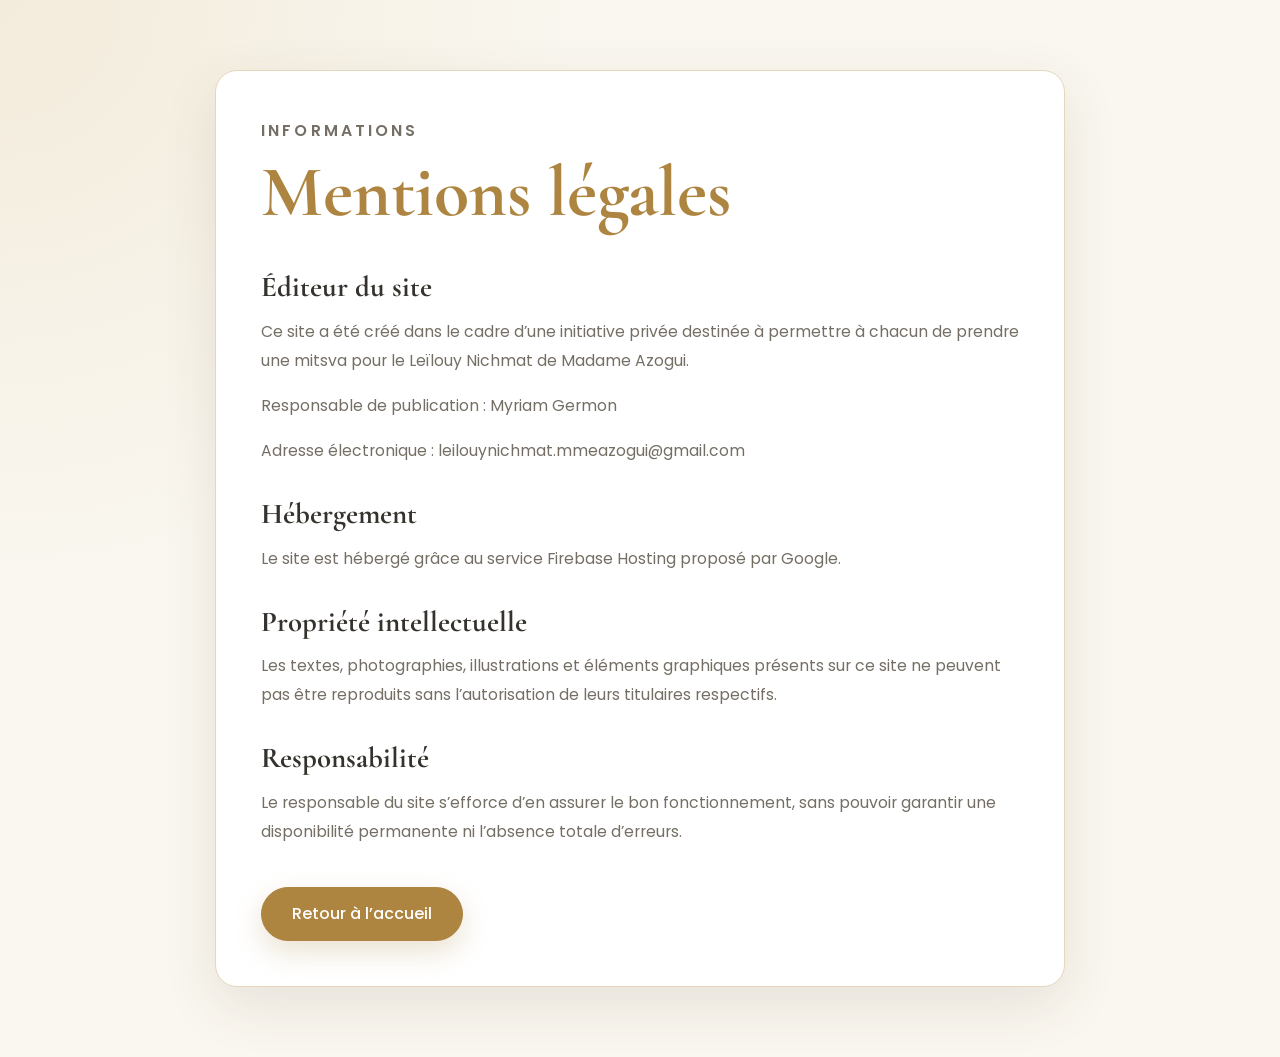
==== mentions-legales.html @ f246ba9c "Add files via upload" ====
<!DOCTYPE html>
<html lang="fr">

<head>
  <meta charset="UTF-8">

  <meta
    name="viewport"
    content="width=device-width, initial-scale=1"
  >

  <title>Mentions légales</title>

  <link
    href="https://cdn.jsdelivr.net/npm/bootstrap@5.3.7/dist/css/bootstrap.min.css"
    rel="stylesheet"
  >

  <link rel="preconnect" href="https://fonts.googleapis.com">

  <link
    rel="preconnect"
    href="https://fonts.gstatic.com"
    crossorigin
  >

  <link
    href="https://fonts.googleapis.com/css2?family=Cormorant+Garamond:wght@500;600;700&family=Poppins:wght@300;400;500;600&display=swap"
    rel="stylesheet"
  >

  <link rel="stylesheet" href="style.css">
</head>

<body>

  <main class="page-legale">

    <article class="contenu-legal">

      <p class="petit-titre">Informations</p>

      <h1>Mentions légales</h1>

      <h2>Éditeur du site</h2>

      <p>
        Ce site a été créé dans le cadre d’une initiative privée destinée
        à permettre à chacun de prendre une mitsva pour le Leïlouy Nichmat
        de Madame Azogui.
      </p>

      <p>
        Responsable de publication : Myriam Germon
      </p>

      <p>
        Adresse électronique : leilouynichmat.mmeazogui@gmail.com 
      </p>

      <h2>Hébergement</h2>

      <p>
        Le site est hébergé grâce au service Firebase Hosting proposé
        par Google.
      </p>

      <h2>Propriété intellectuelle</h2>

      <p>
        Les textes, photographies, illustrations et éléments graphiques
        présents sur ce site ne peuvent pas être reproduits sans
        l’autorisation de leurs titulaires respectifs.
      </p>

      <h2>Responsabilité</h2>

      <p>
        Le responsable du site s’efforce d’en assurer le bon
        fonctionnement, sans pouvoir garantir une disponibilité
        permanente ni l’absence totale d’erreurs.
      </p>

      <a href="index.html" class="btn btn-gold">
        Retour à l’accueil
      </a>

    </article>

  </main>

</body>

</html>
---- style.css ----
:root {
  --gold: #ad8541;
  --gold-light: #d6bd87;
  --gold-soft: #eee1c5;
  --cream: #faf7f0;
  --cream-dark: #f2ebdd;
  --white: #ffffff;
  --text: #35322d;
  --text-light: #746e64;
  --danger: #a43d3d;
  --success: #557a56;
  --shadow: 0 18px 55px rgba(73, 59, 34, 0.11);
}

* {
  box-sizing: border-box;
}

html {
  scroll-behavior: smooth;
}

body {
  margin: 0;
  background: var(--cream);
  color: var(--text);
  font-family: "Poppins", sans-serif;
}

button,
input {
  font: inherit;
}

/* =========================
   ACCUEIL
========================= */

.hero {
  min-height: 100vh;
  display: flex;
  align-items: center;
  padding: 70px 20px;
  background:
    radial-gradient(
      circle at top left,
      rgba(214, 189, 135, 0.22),
      transparent 35%
    ),
    radial-gradient(
      circle at bottom right,
      rgba(173, 133, 65, 0.13),
      transparent 40%
    ),
    var(--cream);
}

.hero .container {
  max-width: 800px;
}

.photo {
  width: 210px;
  height: 210px;
  object-fit: cover;
  border-radius: 50%;
  border: 5px solid var(--white);
  outline: 2px solid var(--gold-light);
  box-shadow: var(--shadow);
  margin-bottom: 32px;
}

.petit-titre,
.sur-titre,
.modal-sur-titre {
  margin-bottom: 4px;
  color: var(--gold);
  font-size: 0.78rem;
  font-weight: 600;
  letter-spacing: 0.2em;
  text-transform: uppercase;
}

h1,
h2,
h3 {
  font-family: "Cormorant Garamond", serif;
}

.hero h1 {
  margin: 0;
  color: var(--gold);
  font-size: clamp(3.4rem, 8vw, 5.5rem);
  font-weight: 700;
  line-height: 0.95;
}

.hero h2 {
  margin-top: 14px;
  font-size: clamp(1.9rem, 5vw, 2.8rem);
  font-weight: 500;
}

.separateur {
  width: 180px;
  margin: 22px auto;
  display: flex;
  align-items: center;
  gap: 13px;
  color: var(--gold);
}

.separateur span {
  height: 1px;
  flex: 1;
  background: var(--gold-light);
}

blockquote {
  max-width: 620px;
  margin: 0 auto 23px;
  color: #5b5141;
  font-family: "Cormorant Garamond", serif;
  font-size: 1.55rem;
  font-style: italic;
  line-height: 1.45;
}

.texte-introduction {
  max-width: 680px;
  margin: auto;
  color: var(--text-light);
  font-size: 1.02rem;
  line-height: 1.85;
}

.btn-gold {
  margin-top: 34px;
  padding: 14px 30px;
  border: 1px solid var(--gold);
  border-radius: 50px;
  background: var(--gold);
  box-shadow: 0 11px 28px rgba(173, 133, 65, 0.24);
  color: var(--white);
  font-weight: 500;
  transition:
    transform 0.25s ease,
    background 0.25s ease,
    box-shadow 0.25s ease;
}

.btn-gold:hover,
.btn-gold:focus {
  border-color: #977033;
  background: #977033;
  box-shadow: 0 14px 32px rgba(173, 133, 65, 0.32);
  color: var(--white);
  transform: translateY(-2px);
}

/* =========================
   SECTION DES CATÉGORIES
========================= */

.section-mitsvot {
  min-height: 100vh;
  padding: 95px 20px;
  background: var(--white);
}

.titre-section {
  max-width: 750px;
  margin: 0 auto 55px;
}

.titre-section h2 {
  margin: 8px 0 12px;
  font-size: clamp(2.3rem, 5vw, 3.5rem);
  font-weight: 700;
}

.titre-section > p:last-child {
  color: var(--text-light);
}

/* =========================
   CARTES DES CATÉGORIES
========================= */

.carte-categorie {
  width: 100%;
  min-height: 180px;
  position: relative;
  display: flex;
  flex-direction: row;
  align-items: center;
  gap: 22px;
  padding: 24px;
  overflow: hidden;
  border: 1px solid #eadfcb;
  border-radius: 22px;
  background: var(--cream);
  color: var(--text);
  text-align: left;
  box-shadow: 0 9px 30px rgba(73, 59, 34, 0.07);
  transition:
    transform 0.28s ease,
    box-shadow 0.28s ease,
    border-color 0.28s ease;
}

.carte-categorie::after {
  content: "";
  width: 125px;
  height: 125px;
  position: absolute;
  right: -43px;
  bottom: -45px;
  border-radius: 50%;
  background: rgba(214, 189, 135, 0.24);
}

.carte-categorie:hover,
.carte-categorie:focus-visible {
  border-color: var(--gold-light);
  box-shadow: var(--shadow);
  transform: translateY(-7px);
}

/* Illustration à gauche */

.illustration-categorie {
  width: 105px;
  height: 105px;
  flex: 0 0 105px;
  position: relative;
  z-index: 2;
  display: flex;
  align-items: center;
  justify-content: center;
  overflow: hidden;
  border: 2px solid #000000;
  border-radius: 15px;
  background: var(--white);
}

.illustration-categorie img {
  width: 100%;
  height: 100%;
  display: block;
  object-fit: cover;
  padding: 0;
  transition: transform 0.3s ease;
}

.carte-categorie:hover .illustration-categorie img {
  transform: scale(1.06);
}

/* Texte de la carte */

.contenu-categorie {
  min-width: 0;
  flex: 1;
  position: relative;
  z-index: 2;
  display: flex;
  flex-direction: column;
  padding-right: 30px;
}

.contenu-categorie strong {
  font-family: "Cormorant Garamond", serif;
  font-size: 1.8rem;
}


.nombre-mitsvot {
  margin-top: 12px;
  color: var(--gold);
  font-size: 0.76rem;
  font-weight: 600;
  letter-spacing: 0.04em;
}

.fleche-categorie {
  position: absolute;
  right: 25px;
  bottom: 22px;
  z-index: 3;
  color: var(--gold);
  font-size: 1.25rem;
}

/* =========================
   FENÊTRE MODALE
========================= */

.modal-content {
  overflow: hidden;
  border: 0;
  border-radius: 24px;
  box-shadow: var(--shadow);
}

.modal-header {
  padding: 27px 30px;
  border-bottom: 1px solid #eee4d3;
  background: var(--cream);
}

.modal-title {
  font-size: 2.2rem;
  font-weight: 700;
}

.modal-body {
  max-height: 75vh;
  padding: 30px;
  overflow-y: auto;
}

.etape-formulaire + .etape-formulaire {
  margin-top: 34px;
}

.etape-formulaire h3 {
  display: flex;
  align-items: center;
  gap: 12px;
  margin-bottom: 18px;
  font-size: 1.5rem;
  font-weight: 700;
}

.etape-formulaire h3 span {
  width: 32px;
  height: 32px;
  display: grid;
  place-items: center;
  border-radius: 50%;
  background: var(--gold);
  color: var(--white);
  font-family: "Poppins", sans-serif;
  font-size: 0.82rem;
}

/* =========================
   OPTIONS DE MITSVA
========================= */

.liste-options {
  display: grid;
  gap: 10px;
}

.option-mitsva {
  display: flex;
  align-items: flex-start;
  gap: 12px;
  padding: 14px 16px;
  border: 1px solid #e7dcc7;
  border-radius: 13px;
  background: var(--white);
  cursor: pointer;
  line-height: 1.5;
  transition:
    border-color 0.2s ease,
    background 0.2s ease;
}

.option-mitsva:hover {
  border-color: var(--gold-light);
  background: var(--cream);
}

.option-mitsva input {
  position: absolute;
  opacity: 0;
}

.radio-personnalise {
  width: 19px;
  height: 19px;
  flex: 0 0 19px;
  margin-top: 2px;
  border: 2px solid #c8b68f;
  border-radius: 50%;
  box-shadow: inset 0 0 0 4px var(--white);
}

.option-mitsva:has(input:checked) {
  border-color: var(--gold);
  background: #fbf5e9;
}

.option-mitsva input:checked + .radio-personnalise {
  border-color: var(--gold);
  background: var(--gold);
}

/* =========================
   DURÉES
========================= */

.grille-durees {
  display: grid;
  grid-template-columns: repeat(3, 1fr);
  gap: 11px;
}

.option-duree {
  cursor: pointer;
}

.option-duree input {
  position: absolute;
  opacity: 0;
}

.option-duree span {
  min-height: 52px;
  display: grid;
  place-items: center;
  padding: 8px 10px;
  border: 1px solid #dfd1b7;
  border-radius: 13px;
  background: var(--white);
  text-align: center;
  font-size: 0.88rem;
  transition:
    background 0.2s ease,
    color 0.2s ease,
    border-color 0.2s ease,
    transform 0.2s ease;
}

.option-duree:hover span {
  border-color: var(--gold);
  transform: translateY(-2px);
}

.option-duree input:checked + span {
  border-color: var(--gold);
  background: var(--gold);
  color: var(--white);
}

/* =========================
   RAPPEL ET VALIDATION
========================= */

.rappel-intention {
  display: flex;
  align-items: flex-start;
  gap: 14px;
  margin-top: 32px;
  padding: 17px 19px;
  border-left: 3px solid var(--gold);
  border-radius: 8px 15px 15px 8px;
  background: var(--cream);
}

.rappel-intention i {
  color: var(--gold);
  font-size: 1.2rem;
}

.rappel-intention p {
  margin: 0;
  color: #655c4e;
  font-family: "Cormorant Garamond", serif;
  font-size: 1.2rem;
  line-height: 1.5;
}

.message-erreur {
  min-height: 24px;
  margin: 16px 0 0;
  color: var(--danger);
  font-size: 0.86rem;
  font-weight: 500;
}

.bouton-validation {
  width: 100%;
  margin-top: 8px;
}

.bouton-validation:disabled {
  cursor: not-allowed;
  opacity: 0.8;
}

.validation-reussie {
  border-color: var(--success) !important;
  background: var(--success) !important;
}

/* =========================
   FOOTER
========================= */

.footer-site {
  padding: 48px 20px 28px;
  border-top: 1px solid rgba(173, 133, 65, 0.3);
  background: #3e3529;
  color: rgba(255, 255, 255, 0.82);
}

.footer-contenu {
  max-width: 900px;
  text-align: center;
}

.footer-titre {
  margin: 0;
  color: var(--gold-light);
  font-family: "Cormorant Garamond", serif;
  font-size: 1.8rem;
  font-weight: 700;
}

.footer-texte {
  max-width: 620px;
  margin: 10px auto 25px;
  font-size: 0.9rem;
  line-height: 1.7;
}

.footer-liens {
  display: flex;
  flex-wrap: wrap;
  justify-content: center;
  align-items: center;
  gap: 10px;
}

.footer-liens a {
  color: rgba(255, 255, 255, 0.9);
  font-size: 0.86rem;
  text-decoration: none;
  transition: color 0.2s ease;
}

.footer-liens a:hover,
.footer-liens a:focus {
  color: var(--gold-light);
  text-decoration: underline;
}

.footer-liens span {
  color: var(--gold-light);
}

.footer-copyright {
  margin: 25px 0 0;
  color: rgba(255, 255, 255, 0.55);
  font-size: 0.76rem;
}

/* =========================
   RESPONSIVE TABLETTE
========================= */

@media (max-width: 991px) {
  .carte-categorie {
    min-height: 170px;
  }

  .illustration-categorie {
    width: 95px;
    height: 95px;
    flex-basis: 95px;
  }
}

/* =========================
   RESPONSIVE TÉLÉPHONE
========================= */

@media (max-width: 767px) {
  .hero {
    padding: 55px 17px;
  }

  .photo {
    width: 170px;
    height: 170px;
  }

  .section-mitsvot {
    padding: 70px 16px;
  }

  .carte-categorie {
    min-height: 155px;
    gap: 16px;
    padding: 18px;
  }

  .illustration-categorie {
    width: 82px;
    height: 82px;
    flex-basis: 82px;
    border-radius: 12px;
  }

  .illustration-categorie img {
    padding: 5px;
  }

  .contenu-categorie {
    padding-right: 18px;
  }

  .contenu-categorie strong {
    font-size: 1.55rem;
  }

  .description-categorie {
    font-size: 0.82rem;
  }

  .nombre-mitsvot {
    font-size: 0.7rem;
  }

  .fleche-categorie {
    right: 16px;
    bottom: 15px;
  }

  .modal-dialog {
    margin: 10px;
  }

  .modal-header,
  .modal-body {
    padding: 22px 18px;
  }

  .grille-durees {
    grid-template-columns: repeat(2, 1fr);
  }

  .footer-site {
  padding: 40px 18px 25px;
}

.footer-liens {
  flex-direction: column;
  gap: 8px;
}

.footer-liens span {
  display: none;
}
}

/* =========================
   TRÈS PETITS ÉCRANS
========================= */

@media (max-width: 430px) {
  .carte-categorie {
    align-items: flex-start;
    gap: 13px;
    padding: 15px;
  }

  .illustration-categorie {
    width: 72px;
    height: 72px;
    flex-basis: 72px;
  }

  .contenu-categorie strong {
    font-size: 1.4rem;
  }

  .description-categorie {
    font-size: 0.77rem;
  }

  .nombre-mitsvot {
    margin-top: 8px;
  }
}

/* =========================
   STATISTIQUES
========================= */

.section-statistiques {
  padding: 85px 20px;
  background: var(--cream-dark);
}

.statistiques-entete {
  max-width: 700px;
  margin: 0 auto 45px;
}

.statistiques-entete h2 {
  margin: 8px 0 12px;
  font-size: clamp(2.4rem, 5vw, 3.7rem);
  font-weight: 700;
}

.statistiques-entete h2 span {
  color: var(--gold);
}

.statistiques-entete > p:last-child {
  color: var(--text-light);
}

.carte-statistique {
  height: 100%;
  padding: 22px 18px;
  border: 1px solid #e5d7bc;
  border-radius: 18px;
  background: var(--white);
  box-shadow: 0 8px 24px rgba(73, 59, 34, 0.07);
  text-align: center;
}

.carte-statistique strong {
  display: block;
  color: var(--gold);
  font-family: "Cormorant Garamond", serif;
  font-size: 2.2rem;
  line-height: 1;
}

.carte-statistique span {
  display: block;
  margin-top: 8px;
  color: var(--text);
  font-size: 0.9rem;
}

.bandeau-engagements{
    width:100%;
    padding:16px 20px;

    background:#d9c49a;

    border-top:2px solid #c49a4a;
    border-bottom:2px solid #c49a4a;

    text-align:center;

    color:#5d4825;

    font-size:1.05rem;
    font-weight:500;

    letter-spacing:.2px;
}

.bandeau-engagements span{
    color:#a9771f;
    font-size:1.45rem;
    font-weight:700;
    margin:0 4px;
}

.bandeau-engagements strong{
    font-weight:600;
}

/* =========================
   PAGES LÉGALES
========================= */

.page-legale {
  min-height: 100vh;
  padding: 70px 20px;
  background:
    radial-gradient(
      circle at top left,
      rgba(214, 189, 135, 0.2),
      transparent 35%
    ),
    var(--cream);
}

.contenu-legal {
  width: 100%;
  max-width: 850px;
  margin: 0 auto;
  padding: 45px;
  border: 1px solid #e5d7bc;
  border-radius: 22px;
  background: var(--white);
  box-shadow: var(--shadow);
}

.contenu-legal h1 {
  margin: 0 0 35px;
  color: var(--gold);
  font-size: clamp(2.8rem, 7vw, 4.5rem);
  font-weight: 700;
}

.contenu-legal h2 {
  margin: 32px 0 12px;
  color: var(--text);
  font-size: 1.8rem;
  font-weight: 700;
}

.contenu-legal p,
.contenu-legal li {
  color: var(--text-light);
  font-size: 0.98rem;
  line-height: 1.85;
}

.contenu-legal ul {
  padding-left: 24px;
}

.contenu-legal .btn-gold {
  display: inline-block;
  margin-top: 25px;
  text-decoration: none;
}

@media (max-width: 767px) {
  .page-legale {
    padding: 35px 15px;
  }

  .contenu-legal {
    padding: 30px 20px;
    border-radius: 18px;
  }

  .contenu-legal h1 {
    margin-bottom: 25px;
  }

  .contenu-legal h2 {
    font-size: 1.55rem;
  }
}
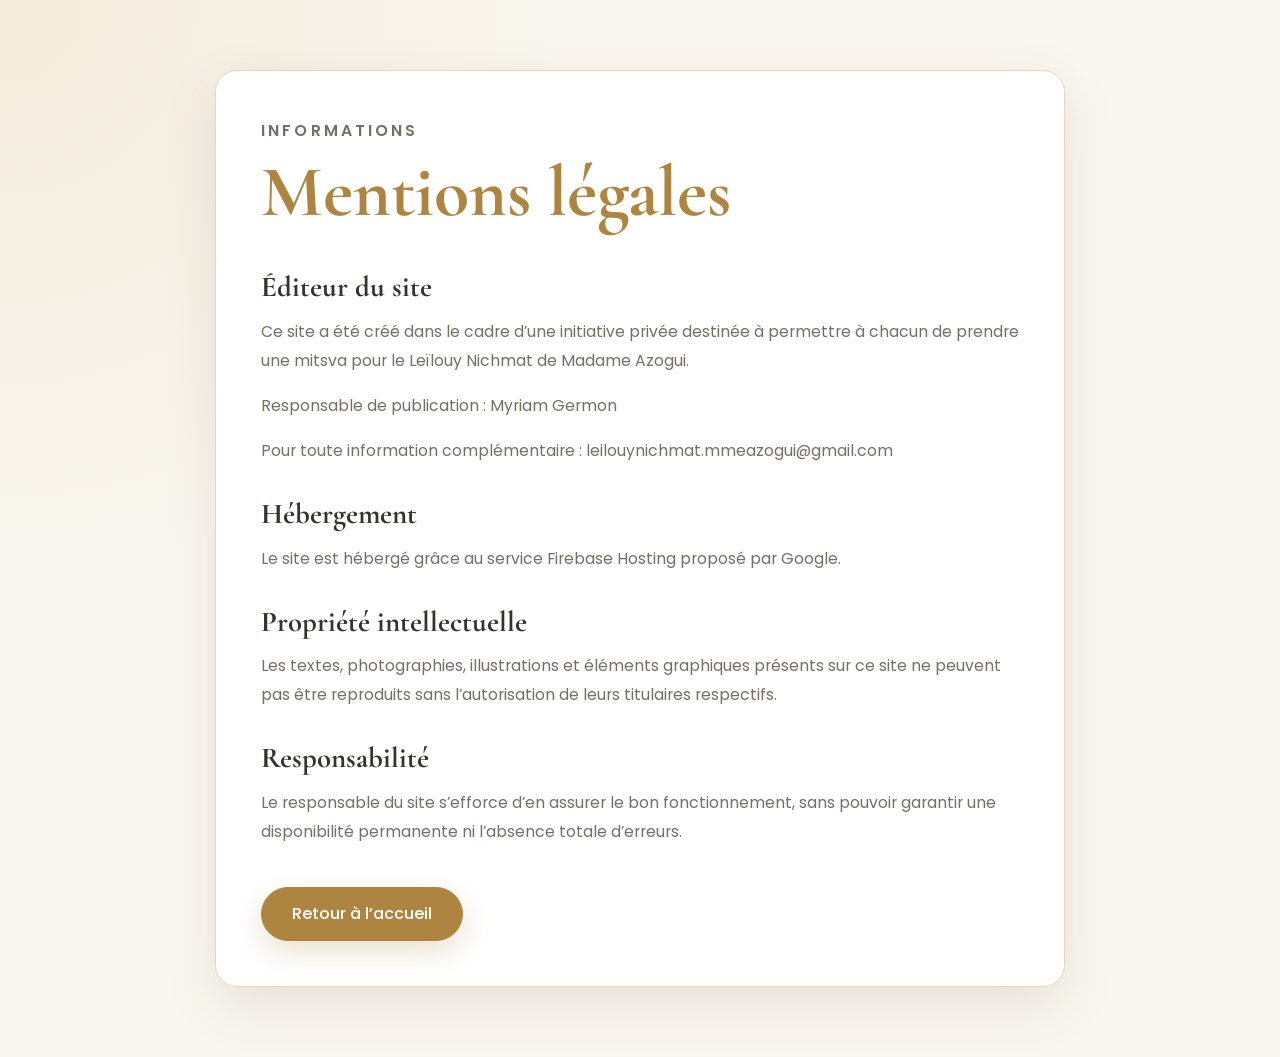
==== commit 744e5685: "Add files via upload" ====
--- a/mentions-legales.html
+++ b/mentions-legales.html
@@ -55,7 +55,7 @@
       </p>
 
       <p>
-        Adresse électronique : leilouynichmat.mmeazogui@gmail.com 
+        Pour toute information complémentaire : leilouynichmat.mmeazogui@gmail.com 
       </p>
 
       <h2>Hébergement</h2>
